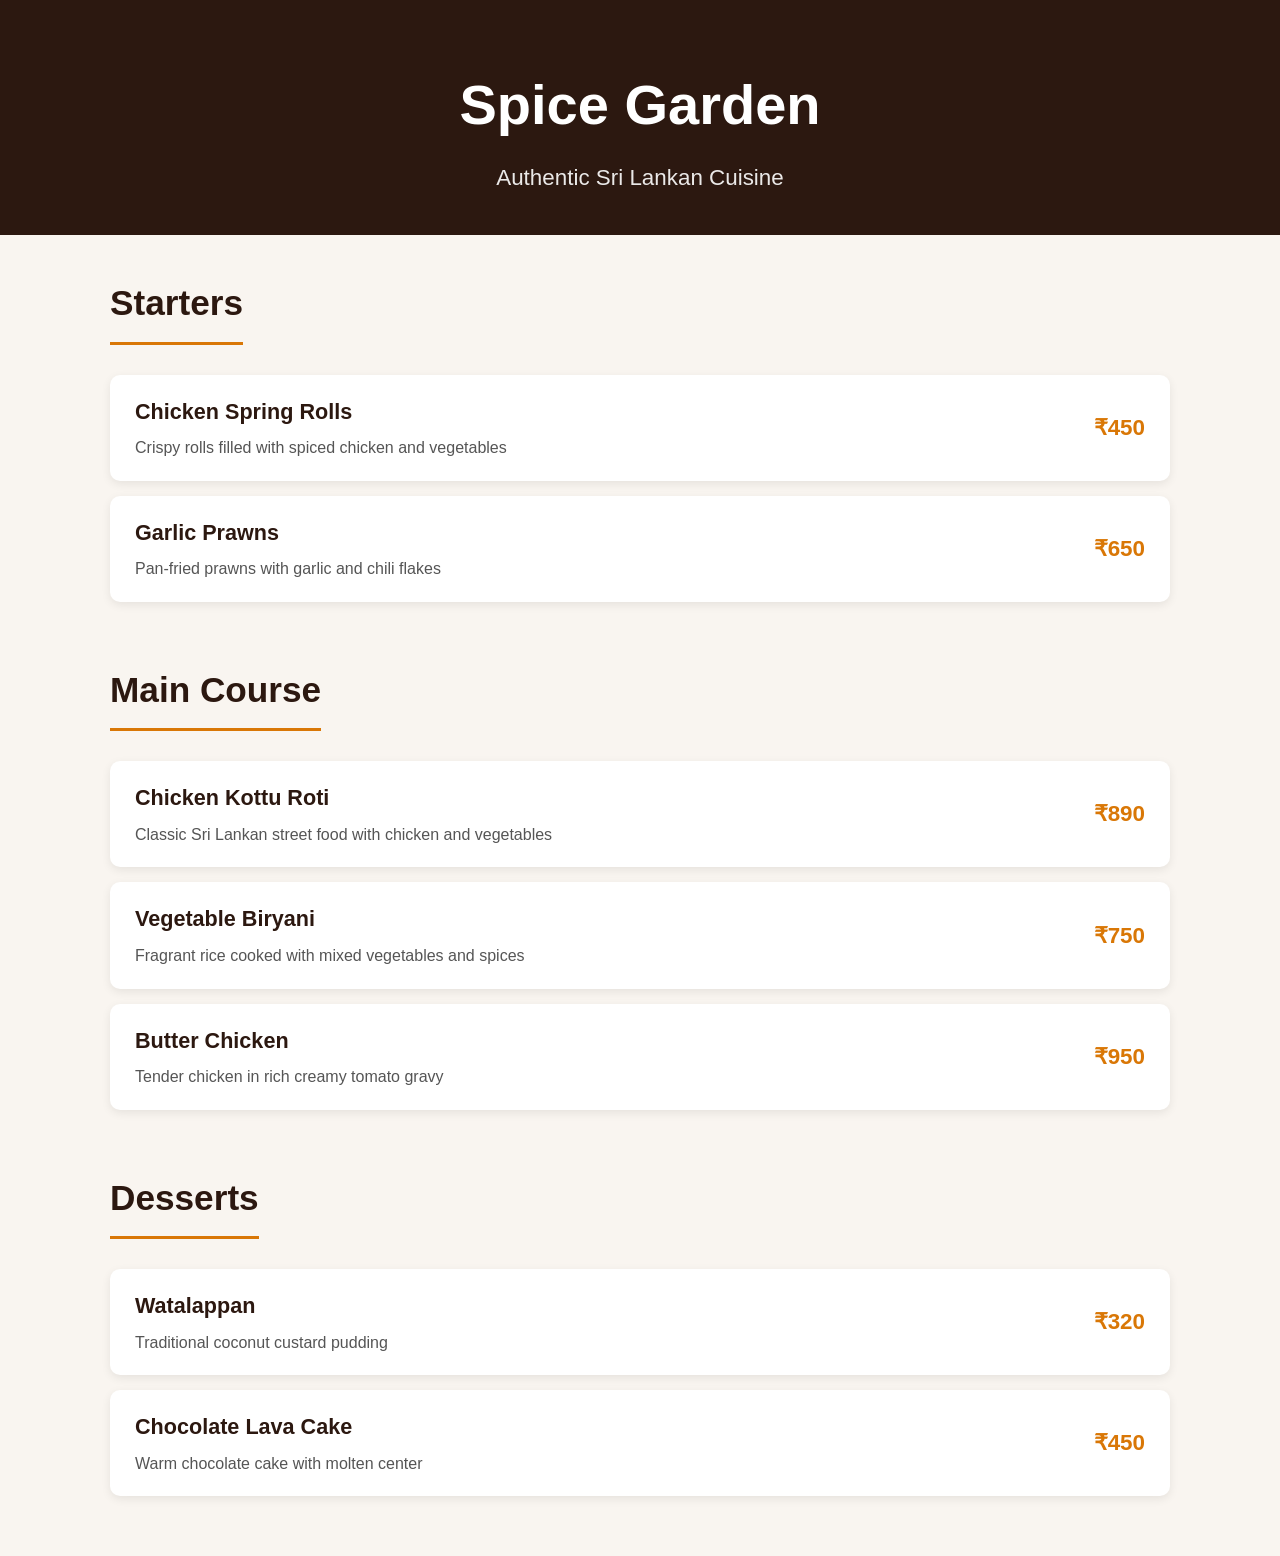
==== html-practice/Project- 03 - Menu/Index.html @ c1eb1151 "add project  3 html fils" ====
<!DOCTYPE html>
<html lang="en">
<head>
    <meta charset="UTF-8">
    <meta name="viewport" content="width=device-width, initial-scale=1.0">
    <title>Spice Garden | Menu</title>
    <link rel="stylesheet" href="style.css">
</head>
<body>

    <header>
        <h1>Spice Garden</h1>
        <p class="tagline">Authentic Sri Lankan Cuisine</p>
    </header>

    <div class="container">

        <!-- Starters Section -->
        <section class="menu-section">
            <h2>Starters</h2>
            
            <div class="menu-item">
                <div class="item-info">
                    <h3>Chicken Spring Rolls</h3>
                    <p>Crispy rolls filled with spiced chicken and vegetables</p>
                </div>
                <span class="price">₹450</span>
            </div>

            <div class="menu-item">
                <div class="item-info">
                    <h3>Garlic Prawns</h3>
                    <p>Pan-fried prawns with garlic and chili flakes</p>
                </div>
                <span class="price">₹650</span>
            </div>
        </section>

        <!-- Main Course Section -->
        <section class="menu-section">
            <h2>Main Course</h2>
            
            <div class="menu-item">
                <div class="item-info">
                    <h3>Chicken Kottu Roti</h3>
                    <p>Classic Sri Lankan street food with chicken and vegetables</p>
                </div>
                <span class="price">₹890</span>
            </div>

            <div class="menu-item">
                <div class="item-info">
                    <h3>Vegetable Biryani</h3>
                    <p>Fragrant rice cooked with mixed vegetables and spices</p>
                </div>
                <span class="price">₹750</span>
            </div>

            <div class="menu-item">
                <div class="item-info">
                    <h3>Butter Chicken</h3>
                    <p>Tender chicken in rich creamy tomato gravy</p>
                </div>
                <span class="price">₹950</span>
            </div>
        </section>

        <!-- Desserts Section -->
        <section class="menu-section">
            <h2>Desserts</h2>
            
            <div class="menu-item">
                <div class="item-info">
                    <h3>Watalappan</h3>
                    <p>Traditional coconut custard pudding</p>
                </div>
                <span class="price">₹320</span>
            </div>

            <div class="menu-item">
                <div class="item-info">
                    <h3>Chocolate Lava Cake</h3>
                    <p>Warm chocolate cake with molten center</p>
                </div>
                <span class="price">₹450</span>
            </div>
        </section>

    </div>

</body>
</html>
---- html-practice/Project- 03 - Menu/style.css ----
/* Basic Reset */
* {
  margin: 0;
  padding: 0;
  box-sizing: border-box;
}

body {
  font-family: Arial, sans-serif;
  background-color: #f9f5f0;
  color: #333;
  line-height: 1.6;
}

/* Header */
header {
  text-align: center;
  padding: 60px 20px 40px;
  background-color: #2c1810;
  color: white;
}

header h1 {
  font-size: 3.5rem;
  margin-bottom: 10px;
}

.tagline {
  font-size: 1.4rem;
  opacity: 0.9;
}

/* Main Container */
.container {
  max-width: 1100px;
  margin: 40px auto;
  padding: 0 20px;
}

/* Menu Section */
.menu-section {
  margin-bottom: 60px;
}

.menu-section h2 {
  font-size: 2.2rem;
  color: #2c1810;
  margin-bottom: 30px;
  border-bottom: 3px solid #d97706;
  padding-bottom: 10px;
  display: inline-block;
}

/* Menu Item */
.menu-item {
  display: flex;
  justify-content: space-between;
  align-items: center;
  background-color: white;
  padding: 20px 25px;
  margin-bottom: 15px;
  border-radius: 10px;
  box-shadow: 0 3px 10px rgba(0, 0, 0, 0.08);
  transition: all 0.3s ease;
}

.menu-item:hover {
  transform: translateX(8px);
  box-shadow: 0 8px 20px rgba(0, 0, 0, 0.12);
}

.item-info h3 {
  font-size: 1.35rem;
  margin-bottom: 6px;
  color: #2c1810;
}

.item-info p {
  color: #555;
  font-size: 1rem;
}

.price {
  font-size: 1.4rem;
  font-weight: bold;
  color: #d97706;
  white-space: nowrap;
  margin-left: 20px;
}

/* Responsive Design */
@media (max-width: 768px) {
  header h1 {
    font-size: 2.8rem;
  }

  .menu-item {
    flex-direction: column;
    align-items: flex-start;
    gap: 10px;
  }

  .price {
    margin-left: 0;
  }
}
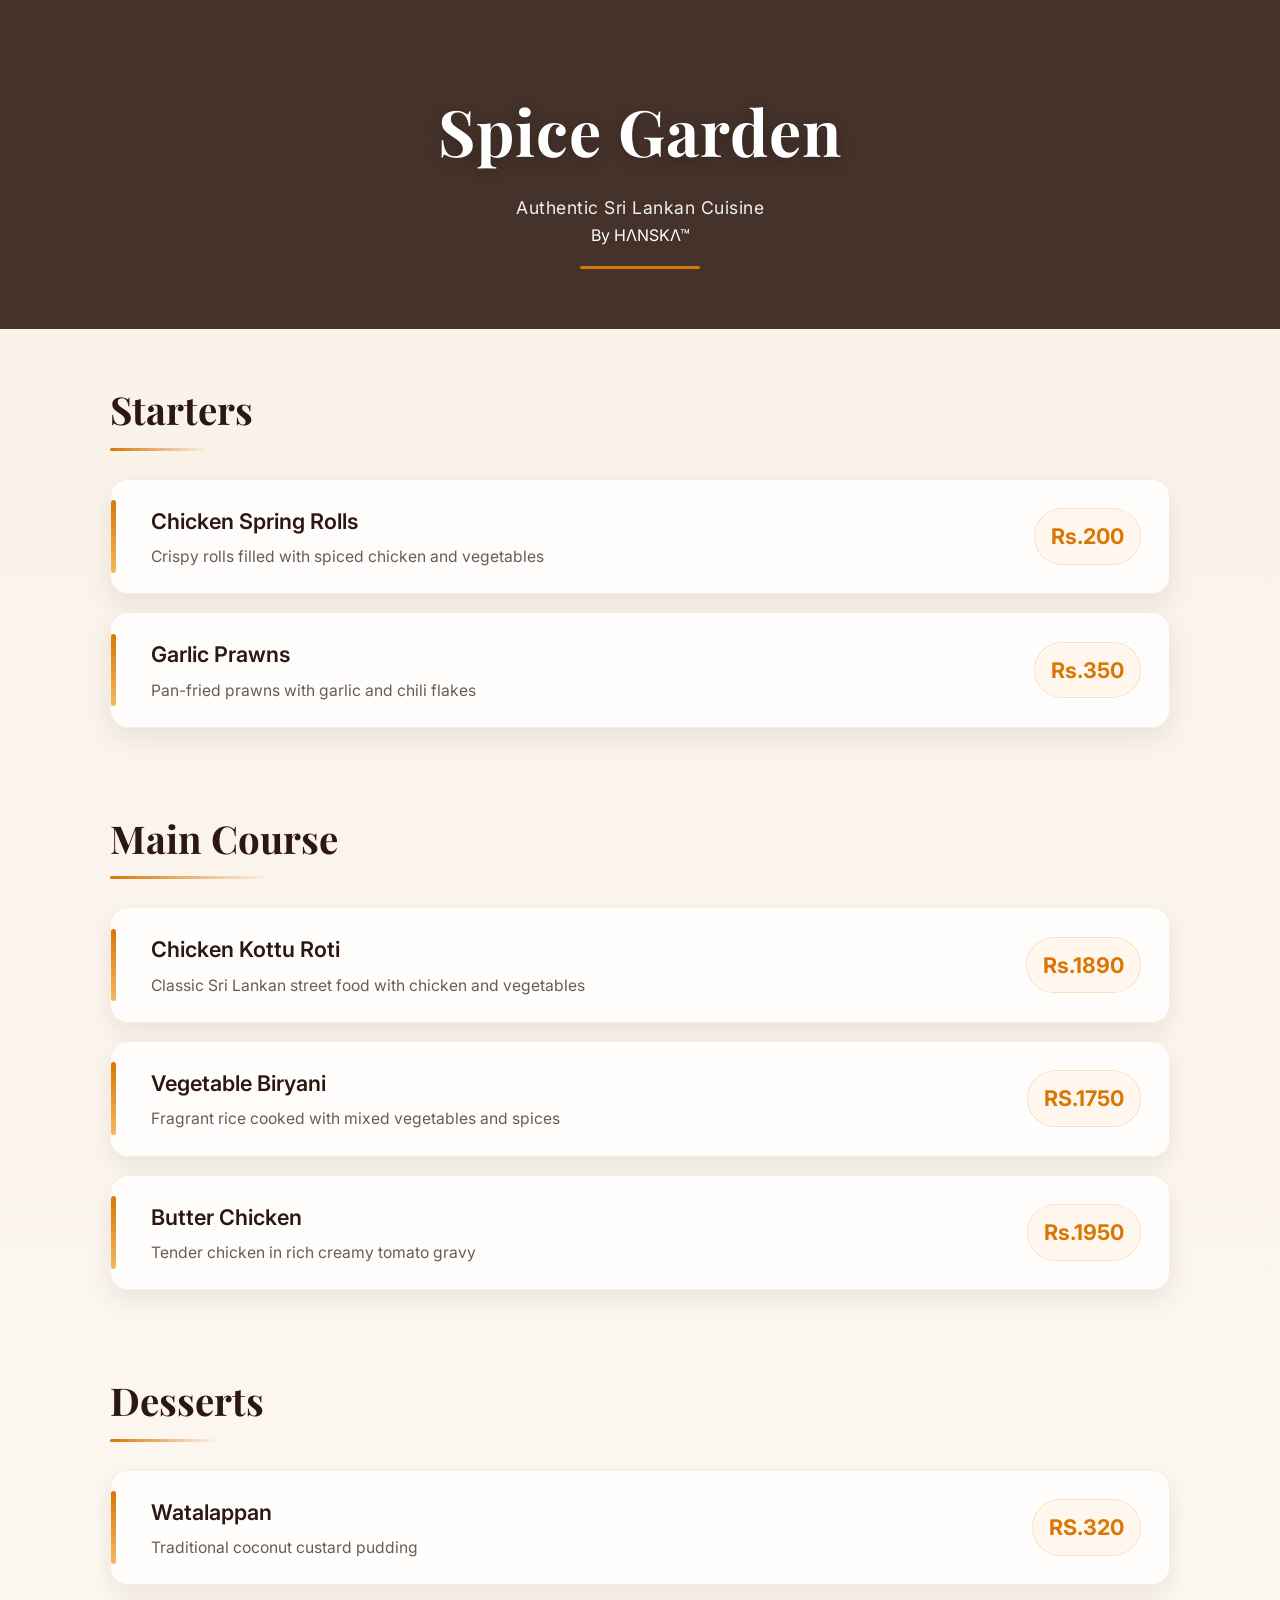
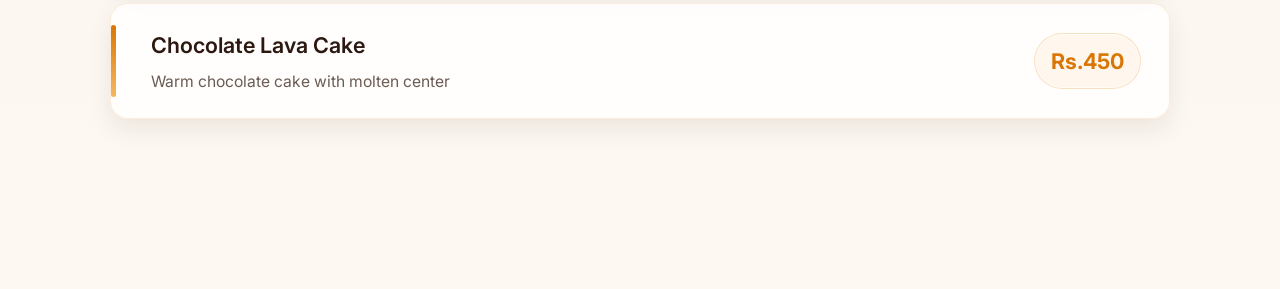
==== commit 00307616: "Update Index.html cchangeprices" ====
--- a/html-practice/Project- 03 - Menu/Index.html
+++ b/html-practice/Project- 03 - Menu/Index.html
@@ -1,92 +1,91 @@
-<!DOCTYPE html>
+<!doctype html>
 <html lang="en">
-<head>
-    <meta charset="UTF-8">
-    <meta name="viewport" content="width=device-width, initial-scale=1.0">
+  <head>
+    <meta charset="UTF-8" />
+    <meta name="viewport" content="width=device-width, initial-scale=1.0" />
     <title>Spice Garden | Menu</title>
-    <link rel="stylesheet" href="style.css">
-</head>
-<body>
-
+    <link rel="stylesheet" href="style.css" />
+  </head>
+  <body>
     <header>
+      <div class="hero-content">
         <h1>Spice Garden</h1>
         <p class="tagline">Authentic Sri Lankan Cuisine</p>
+        <p>By HΛNSKΛ™</p>
+      </div>
     </header>
 
     <div class="container">
+      <!-- Starters Section -->
+      <section class="menu-section">
+        <h2>Starters</h2>
 
-        <!-- Starters Section -->
-        <section class="menu-section">
-            <h2>Starters</h2>
-            
-            <div class="menu-item">
-                <div class="item-info">
-                    <h3>Chicken Spring Rolls</h3>
-                    <p>Crispy rolls filled with spiced chicken and vegetables</p>
-                </div>
-                <span class="price">₹450</span>
-            </div>
+        <div class="menu-item">
+          <div class="item-info">
+            <h3>Chicken Spring Rolls</h3>
+            <p>Crispy rolls filled with spiced chicken and vegetables</p>
+          </div>
+          <span class="price">Rs.200</span>
+        </div>
 
-            <div class="menu-item">
-                <div class="item-info">
-                    <h3>Garlic Prawns</h3>
-                    <p>Pan-fried prawns with garlic and chili flakes</p>
-                </div>
-                <span class="price">₹650</span>
-            </div>
-        </section>
+        <div class="menu-item">
+          <div class="item-info">
+            <h3>Garlic Prawns</h3>
+            <p>Pan-fried prawns with garlic and chili flakes</p>
+          </div>
+          <span class="price">Rs.350</span>
+        </div>
+      </section>
 
-        <!-- Main Course Section -->
-        <section class="menu-section">
-            <h2>Main Course</h2>
-            
-            <div class="menu-item">
-                <div class="item-info">
-                    <h3>Chicken Kottu Roti</h3>
-                    <p>Classic Sri Lankan street food with chicken and vegetables</p>
-                </div>
-                <span class="price">₹890</span>
-            </div>
+      <!-- Main Course Section -->
+      <section class="menu-section">
+        <h2>Main Course</h2>
 
-            <div class="menu-item">
-                <div class="item-info">
-                    <h3>Vegetable Biryani</h3>
-                    <p>Fragrant rice cooked with mixed vegetables and spices</p>
-                </div>
-                <span class="price">₹750</span>
-            </div>
+        <div class="menu-item">
+          <div class="item-info">
+            <h3>Chicken Kottu Roti</h3>
+            <p>Classic Sri Lankan street food with chicken and vegetables</p>
+          </div>
+          <span class="price">Rs.1890</span>
+        </div>
 
-            <div class="menu-item">
-                <div class="item-info">
-                    <h3>Butter Chicken</h3>
-                    <p>Tender chicken in rich creamy tomato gravy</p>
-                </div>
-                <span class="price">₹950</span>
-            </div>
-        </section>
+        <div class="menu-item">
+          <div class="item-info">
+            <h3>Vegetable Biryani</h3>
+            <p>Fragrant rice cooked with mixed vegetables and spices</p>
+          </div>
+          <span class="price">RS.1750</span>
+        </div>
 
-        <!-- Desserts Section -->
-        <section class="menu-section">
-            <h2>Desserts</h2>
-            
-            <div class="menu-item">
-                <div class="item-info">
-                    <h3>Watalappan</h3>
-                    <p>Traditional coconut custard pudding</p>
-                </div>
-                <span class="price">₹320</span>
-            </div>
+        <div class="menu-item">
+          <div class="item-info">
+            <h3>Butter Chicken</h3>
+            <p>Tender chicken in rich creamy tomato gravy</p>
+          </div>
+          <span class="price">Rs.1950</span>
+        </div>
+      </section>
 
-            <div class="menu-item">
-                <div class="item-info">
-                    <h3>Chocolate Lava Cake</h3>
-                    <p>Warm chocolate cake with molten center</p>
-                </div>
-                <span class="price">₹450</span>
-            </div>
-        </section>
+      <!-- Desserts Section -->
+      <section class="menu-section">
+        <h2>Desserts</h2>
 
+        <div class="menu-item">
+          <div class="item-info">
+            <h3>Watalappan</h3>
+            <p>Traditional coconut custard pudding</p>
+          </div>
+          <span class="price">RS.320</span>
+        </div>
+
+        <div class="menu-item">
+          <div class="item-info">
+            <h3>Chocolate Lava Cake</h3>
+            <p>Warm chocolate cake with molten center</p>
+          </div>
+          <span class="price">Rs.450</span>
+        </div>
+      </section>
     </div>
-
-</body>
-</html>+  </body>
+</html>
--- a/html-practice/Project- 03 - Menu/style.css
+++ b/html-practice/Project- 03 - Menu/style.css
@@ -1,4 +1,7 @@
-/* Basic Reset */
+/* Google Font import */
+@import url("https://fonts.googleapis.com/css2?family=Playfair+Display:wght@600;700&family=Inter:wght@400;500;600&display=swap");
+
+/* Reset */
 * {
   margin: 0;
   padding: 0;
@@ -6,49 +9,80 @@
 }
 
 body {
-  font-family: Arial, sans-serif;
-  background-color: #f9f5f0;
-  color: #333;
+  font-family: "Inter", sans-serif;
+  background: linear-gradient(180deg, #f8f1e7 0%, #fdf8f2 100%);
+  color: #2d1b12;
   line-height: 1.6;
 }
 
 /* Header */
 header {
   text-align: center;
-  padding: 60px 20px 40px;
-  background-color: #2c1810;
+  padding: 80px 20px 60px;
+  background:
+    linear-gradient(rgba(44, 24, 16, 0.88), rgba(44, 24, 16, 0.88)),
+    url("https://images.unsplash.com/photo-1517248135467-4c7edcad34c4?auto=format&fit=crop&w=1400&q=80")
+      center/cover;
   color: white;
+  position: relative;
+  overflow: hidden;
+}
+
+header::after {
+  content: "";
+  width: 120px;
+  height: 3px;
+  background: #d97706;
+  display: block;
+  margin: 18px auto 0;
+  border-radius: 50px;
 }
 
 header h1 {
-  font-size: 3.5rem;
-  margin-bottom: 10px;
+  font-family: "Playfair Display", serif;
+  font-size: 4rem;
+  letter-spacing: 1px;
+  margin-bottom: 12px;
+  text-shadow: 0 4px 14px rgba(0, 0, 0, 0.25);
 }
 
 .tagline {
-  font-size: 1.4rem;
-  opacity: 0.9;
+  font-size: 1.1rem;
+  opacity: 0.92;
+  letter-spacing: 0.5px;
 }
 
 /* Main Container */
 .container {
   max-width: 1100px;
-  margin: 40px auto;
-  padding: 0 20px;
+  margin: 50px auto;
+  padding: 0 20px 50px;
 }
 
 /* Menu Section */
 .menu-section {
-  margin-bottom: 60px;
+  margin-bottom: 70px;
 }
 
 .menu-section h2 {
-  font-size: 2.2rem;
+  font-family: "Playfair Display", serif;
+  font-size: 2.4rem;
   color: #2c1810;
-  margin-bottom: 30px;
-  border-bottom: 3px solid #d97706;
+  margin-bottom: 28px;
+  display: inline-block;
+  position: relative;
   padding-bottom: 10px;
-  display: inline-block;
+}
+
+.menu-section h2::after {
+  content: "";
+  position: absolute;
+  left: 0;
+  bottom: 0;
+  width: 70%;
+  height: 3px;
+  background: linear-gradient(to right, #d97706, transparent);
+  border-radius: 999px;
 }
 
 /* Menu Item */
@@ -56,48 +90,95 @@
   display: flex;
   justify-content: space-between;
   align-items: center;
-  background-color: white;
-  padding: 20px 25px;
-  margin-bottom: 15px;
-  border-radius: 10px;
-  box-shadow: 0 3px 10px rgba(0, 0, 0, 0.08);
-  transition: all 0.3s ease;
+  gap: 20px;
+  background: rgba(255, 255, 255, 0.8);
+  backdrop-filter: blur(6px);
+  padding: 24px 28px;
+  margin-bottom: 18px;
+  border-radius: 18px;
+  border: 1px solid rgba(217, 119, 6, 0.12);
+  box-shadow: 0 10px 25px rgba(44, 24, 16, 0.08);
+  transition:
+    transform 0.3s ease,
+    box-shadow 0.3s ease,
+    border-color 0.3s ease;
+  position: relative;
+}
+
+.menu-item::before {
+  content: "";
+  position: absolute;
+  left: 0;
+  top: 18%;
+  height: 64%;
+  width: 5px;
+  border-radius: 20px;
+  background: linear-gradient(to bottom, #d97706, #f4b860);
 }
 
 .menu-item:hover {
-  transform: translateX(8px);
-  box-shadow: 0 8px 20px rgba(0, 0, 0, 0.12);
+  transform: translateY(-6px);
+  box-shadow: 0 18px 35px rgba(44, 24, 16, 0.12);
+  border-color: rgba(217, 119, 6, 0.28);
+}
+
+.item-info {
+  flex: 1;
+  padding-left: 12px;
 }
 
 .item-info h3 {
   font-size: 1.35rem;
   margin-bottom: 6px;
   color: #2c1810;
+  font-weight: 600;
 }
 
 .item-info p {
-  color: #555;
-  font-size: 1rem;
+  color: #6b5b52;
+  font-size: 0.98rem;
 }
 
+/* Price */
 .price {
-  font-size: 1.4rem;
-  font-weight: bold;
+  font-size: 1.35rem;
+  font-weight: 700;
   color: #d97706;
   white-space: nowrap;
-  margin-left: 20px;
+  background: #fff7ed;
+  padding: 10px 16px;
+  border-radius: 999px;
+  border: 1px solid rgba(217, 119, 6, 0.18);
+  box-shadow: inset 0 0 0 1px rgba(255, 255, 255, 0.5);
 }
 
-/* Responsive Design */
+/* Optional subtle section spacing look */
+.menu-section + .menu-section {
+  padding-top: 10px;
+}
+
+/* Responsive */
 @media (max-width: 768px) {
+  header {
+    padding: 60px 20px 45px;
+  }
+
   header h1 {
     font-size: 2.8rem;
+  }
+
+  .tagline {
+    font-size: 1rem;
+  }
+
+  .menu-section h2 {
+    font-size: 2rem;
   }
 
   .menu-item {
     flex-direction: column;
     align-items: flex-start;
-    gap: 10px;
+    padding: 20px;
   }
 
   .price {
